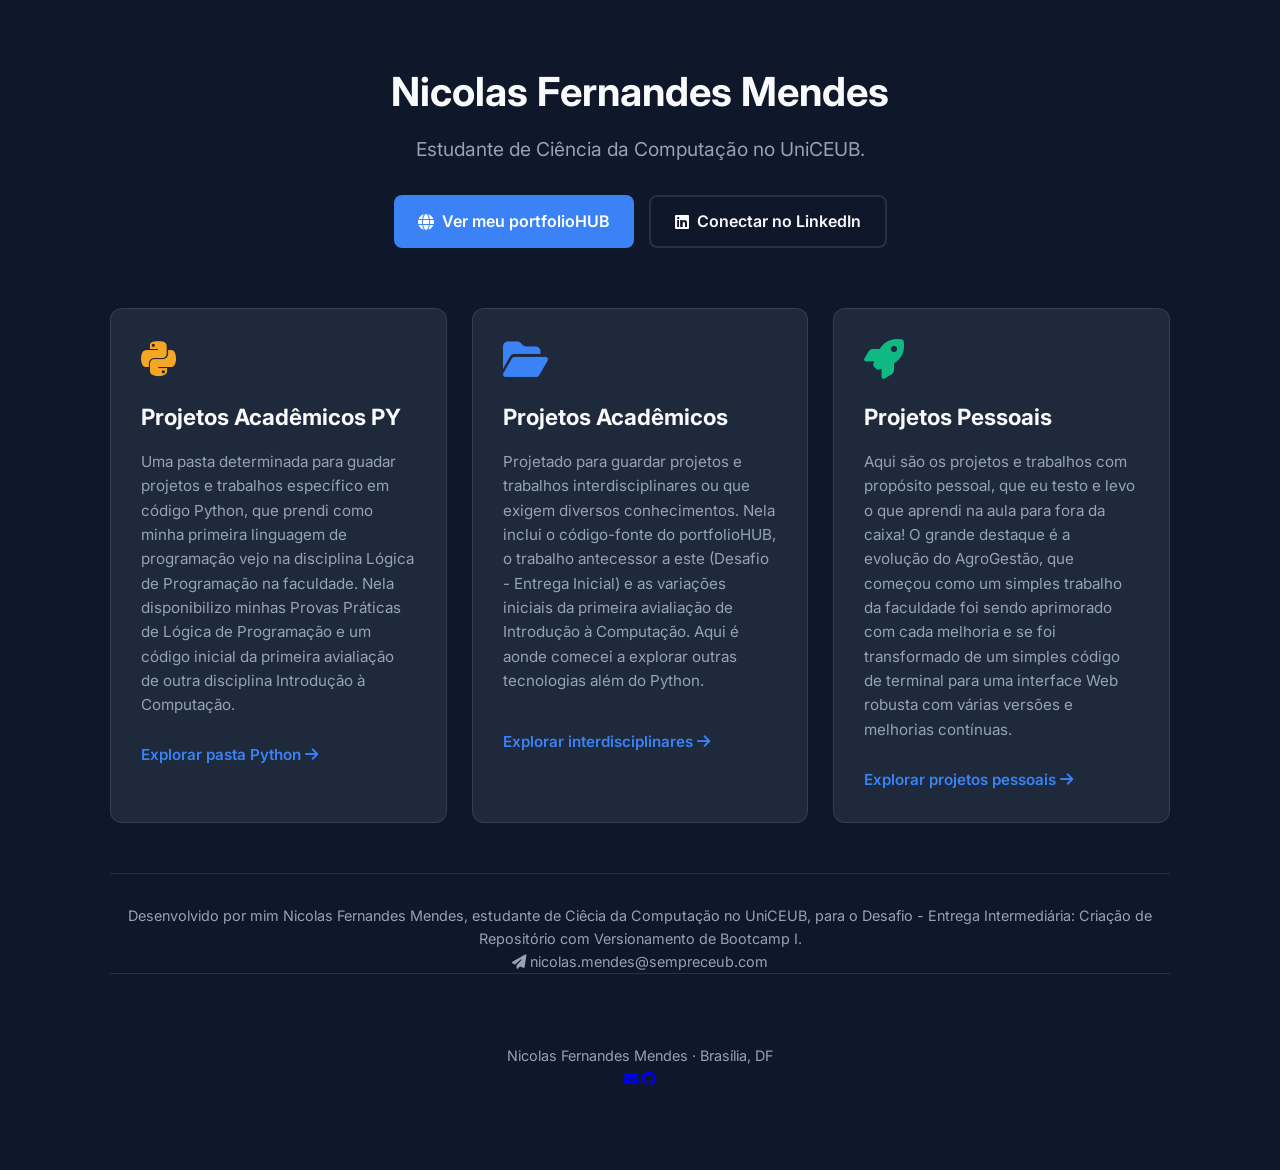
==== index.html @ 40bd893d "Update index.html" ====
<!DOCTYPE html>
<html lang="pt-BR">
<head>
    <meta charset="UTF-8">
    <meta name="viewport" content="width=device-width, initial-scale=1.0">
    <title>Hub Acadêmico | Nicolas Fernandes Mendes</title>
    <link href="https://fonts.googleapis.com/css2?family=Inter:wght@300;400;600;700&display=swap" rel="stylesheet">
    <link rel="stylesheet" href="https://cdnjs.cloudflare.com/ajax/libs/font-awesome/6.4.0/css/all.min.css">
    <link rel="stylesheet" href="style.css">
</head>
<body>

    <div class="container">
        <header>
            <h1>Nicolas Fernandes Mendes</h1>
            <p class="subtitle">Estudante de Ciência da Computação no UniCEUB.</p>
            
            <div class="btn-group">
                <a href="https://nicolas-mendess.github.io/portfolioHUB/" target="_blank" class="btn btn-primary">
                    <i class="fa-solid fa-globe"></i> Ver meu portfolioHUB
                </a>
                <a href="https://www.linkedin.com/in/nicolas-fernandes-mendes-9b50b23b0" target="_blank" class="btn btn-outline">
                    <i class="fa-brands fa-linkedin"></i> Conectar no LinkedIn
                </a>
            </div>
        </header>

        <div class="grid">
            <div class="card">
                <i class="fa-brands fa-python card-icon icon-python"></i>
                <h2>Projetos Acadêmicos PY</h2>
                <p>Uma pasta determinada para guadar projetos e trabalhos específico em código Python, que prendi como minha primeira linguagem de programação
                vejo na disciplina Lógica de Programação na faculdade. Nela disponibilizo minhas Provas Práticas de Lógica de Programação e um código inicial da primeira avialiação de outra disciplina Introdução à Computação.
                <p>
                <a href="https://github.com/nicolas-mendess/Desafio-Intermediaria/tree/main/Projetos%20acad%C3%AAmicos.PY" class="card-link" target="_blank">
                    Explorar pasta Python <i class="fa-solid fa-arrow-right"></i>
                </a>
            </div>

            <div class="card">
                <i class="fa-solid fa-folder-open card-icon icon-web"></i>
                <h2>Projetos Acadêmicos</h2>
                <p>Projetado para guardar projetos e trabalhos interdisciplinares ou que exigem diversos conhecimentos. Nela inclui o código-fonte do portfolioHUB, o trabalho antecessor a este (Desafio - Entrega Inicial)
                    e as variações iniciais da primeira avialiação de Introdução à Computação. Aqui é aonde comecei a explorar outras tecnologias além do Python.
                <p>
                <a href="https://github.com/nicolas-mendess/Desafio-Intermediaria/tree/main/Projetos%20acad%C3%AAmicos" class="card-link" target="_blank">
                    Explorar interdisciplinares <i class="fa-solid fa-arrow-right"></i>
                </a>
            </div>

            <div class="card">
                <i class="fa-solid fa-rocket card-icon icon-rocket"></i>
                <h2>Projetos Pessoais</h2>
                <p>Aqui são os projetos e trabalhos com propósito pessoal, que eu testo e levo o que aprendi na aula para fora da caixa! O grande destaque é a evolução do AgroGestão,
                    que começou como um simples trabalho da faculdade foi sendo aprimorado com cada melhoria e se foi transformado de um simples código de terminal para uma interface Web robusta com várias versões e melhorias contínuas.
                    </p>
                <a href="https://github.com/nicolas-mendess/Desafio-Intermediaria/tree/main/Projetos%20pessoais/Agroneg%C3%B3cio" class="card-link" target="_blank">
                    Explorar projetos pessoais <i class="fa-solid fa-arrow-right"></i>
                </a>
            </div>
        </div>

        <footer>
            <p>Desenvolvido por mim Nicolas Fernandes Mendes, estudante de Ciêcia da Computação no UniCEUB, para o Desafio - Entrega Intermediária:
Criação de Repositório com Versionamento de Bootcamp I.
            </p>
           
  <section class="section contato" id="contato">
        <i class="fa-solid fa-paper-plane"></i> nicolas.mendes@sempreceub.com
      </a>
  </section>
  </section>
 <footer class="footer">
    <div class="container footer__inner">
      <p class="footer__copy"> Nicolas Fernandes Mendes · Brasília, DF </p>
      <div class="footer__social">
        <a href="mailto:nicolas.mendes@sempreceub.com" aria-label="Email"><i class="fa-solid fa-envelope"></i></a>
        <a href="https://github.com/nicolas-mendess" target="_blank" aria-label="GitHub"><i class="fa-brands fa-github"></i></a>
      </div>
    </div>
  </footer>

</body>
</html>
---- style.css ----
:root {
    --bg-color: #0f172a;
    --card-bg: #1e293b;
    --text-main: #f8fafc;
    --text-muted: #94a3b8;
    --primary: #3b82f6;
    --primary-hover: #2563eb;
    --border: rgba(255, 255, 255, 0.1);
}

* { 
    margin: 0; 
    padding: 0; 
    box-sizing: border-box; 
}

body {
    font-family: 'Inter', sans-serif;
    background-color: var(--bg-color);
    color: var(--text-main);
    line-height: 1.6;
    -webkit-font-smoothing: antialiased;
}

.container {
    max-width: 1100px;
    margin: 0 auto;
    padding: 40px 20px;
}

header {
    text-align: center;
    margin-bottom: 60px;
    padding-top: 20px;
}

header h1 {
    font-size: 2.5rem;
    margin-bottom: 10px;
}

header p.subtitle {
    font-size: 1.2rem;
    color: var(--text-muted);
    max-width: 700px;
    margin: 0 auto 30px auto;
}

.btn-group {
    display: flex;
    justify-content: center;
    gap: 15px;
    flex-wrap: wrap;
}

.btn {
    padding: 12px 24px;
    border-radius: 8px;
    text-decoration: none;
    font-weight: 600;
    display: inline-flex;
    align-items: center;
    gap: 8px;
    transition: all 0.3s ease;
}

.btn-primary {
    background-color: var(--primary);
    color: #ffffff;
}

.btn-primary:hover {
    background-color: var(--primary-hover);
    transform: translateY(-2px);
}

.btn-outline {
    background-color: transparent;
    color: var(--text-main);
    border: 2px solid var(--border);
}

.btn-outline:hover {
    border-color: var(--text-main);
    transform: translateY(-2px);
}

.grid {
    display: grid;
    grid-template-columns: repeat(auto-fit, minmax(320px, 1fr));
    gap: 25px;
    margin-bottom: 50px;
}

.card {
    background-color: var(--card-bg);
    padding: 30px;
    border-radius: 12px;
    border: 1px solid var(--border);
    transition: transform 0.3s ease, border-color 0.3s ease;
    display: flex;
    flex-direction: column;
}

.card:hover {
    transform: translateY(-5px);
    border-color: var(--primary);
}

.card-icon {
    font-size: 2.5rem;
    color: var(--primary);
    margin-bottom: 20px;
}

.icon-python { color: #f5a623; }
.icon-web { color: #3b82f6; }
.icon-rocket { color: #10b981; }

.card h2 {
    font-size: 1.4rem;
    margin-bottom: 15px;
}

.card p {
    color: var(--text-muted);
    font-size: 0.95rem;
    margin-bottom: 25px;
    flex-grow: 1;
}

.card-link {
    display: inline-block;
    color: var(--primary);
    text-decoration: none;
    font-weight: 600;
    font-size: 0.95rem;
}

.card-link:hover {
    text-decoration: underline;
}

footer {
    text-align: center;
    padding-top: 30px;
    border-top: 1px solid var(--border);
    color: var(--text-muted);
    font-size: 0.9rem;
}
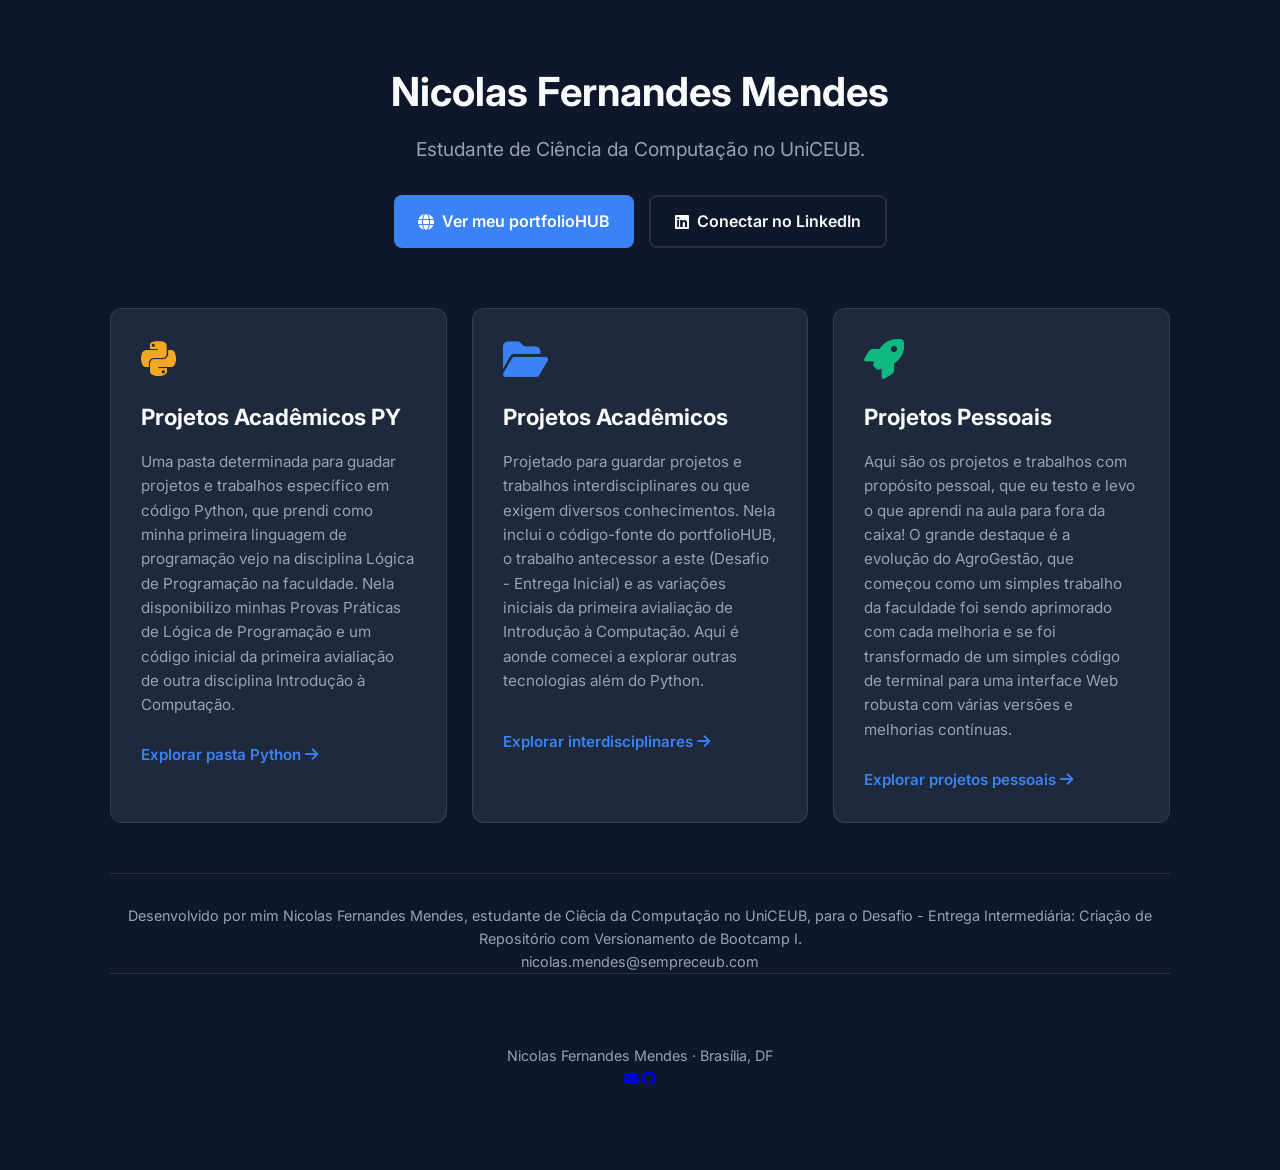
==== commit ff0fc732: "Update index.html" ====
--- a/index.html
+++ b/index.html
@@ -66,7 +66,7 @@
             </p>
            
   <section class="section contato" id="contato">
-        <i class="fa-solid fa-paper-plane"></i> nicolas.mendes@sempreceub.com
+        nicolas.mendes@sempreceub.com
       </a>
   </section>
   </section>
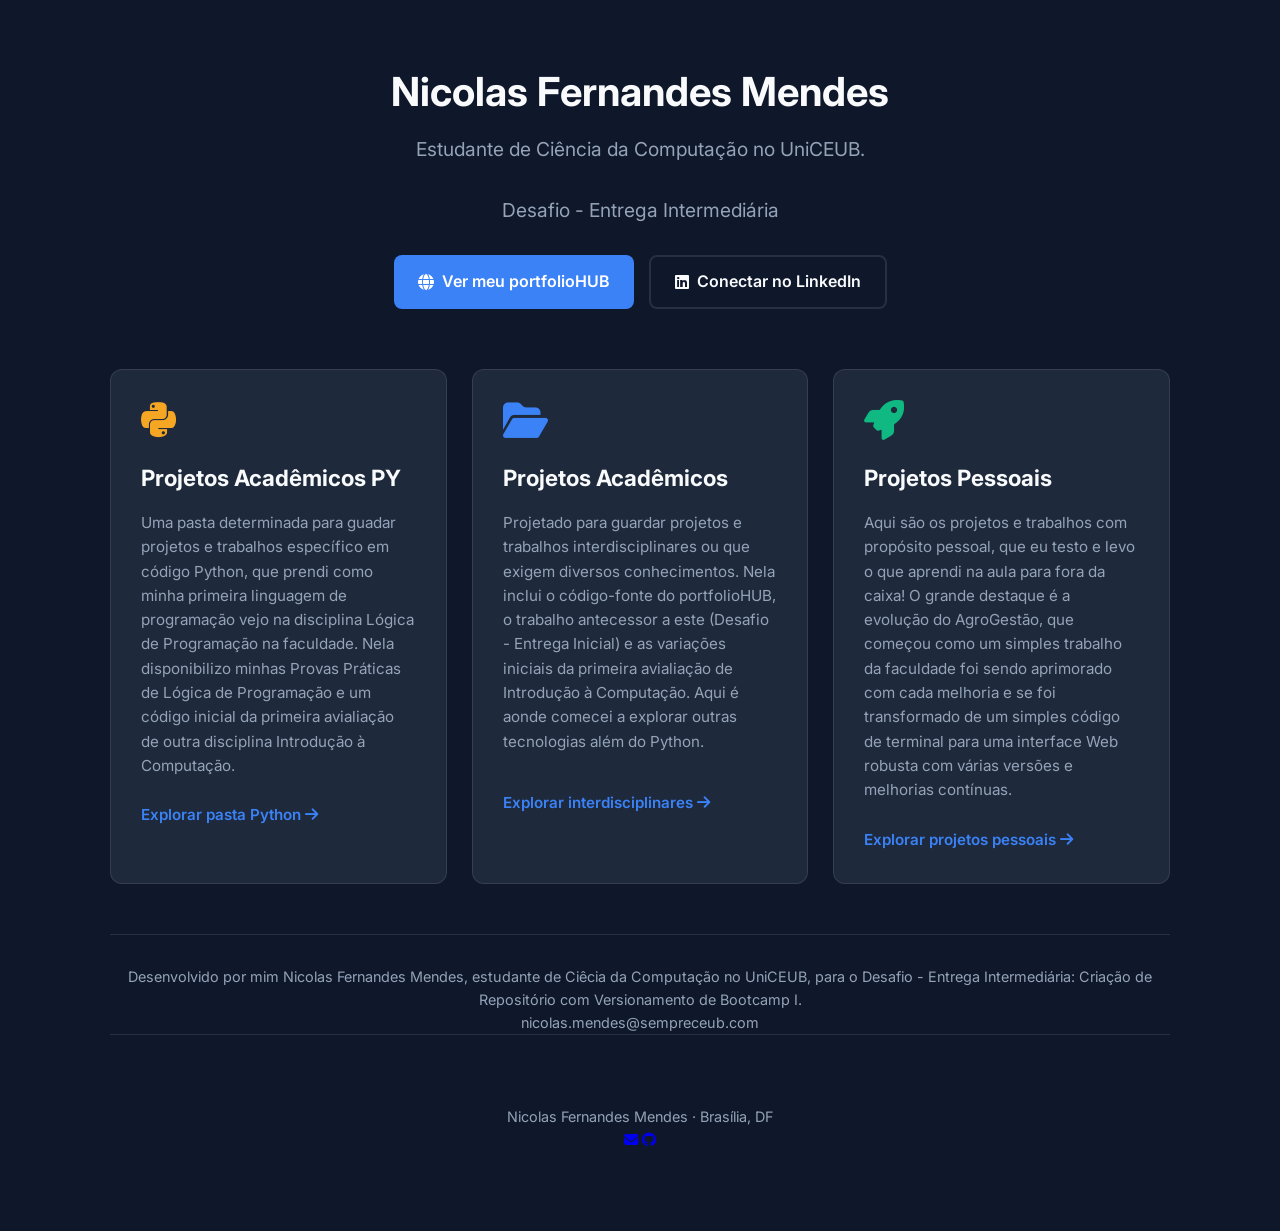
==== commit eed7486e: "Update subtitle in index.html" ====
--- a/index.html
+++ b/index.html
@@ -14,7 +14,7 @@
         <header>
             <h1>Nicolas Fernandes Mendes</h1>
             <p class="subtitle">Estudante de Ciência da Computação no UniCEUB.</p>
-            
+            <p class="subtitle">Desafio - Entrega Intermediária</p>
             <div class="btn-group">
                 <a href="https://nicolas-mendess.github.io/portfolioHUB/" target="_blank" class="btn btn-primary">
                     <i class="fa-solid fa-globe"></i> Ver meu portfolioHUB
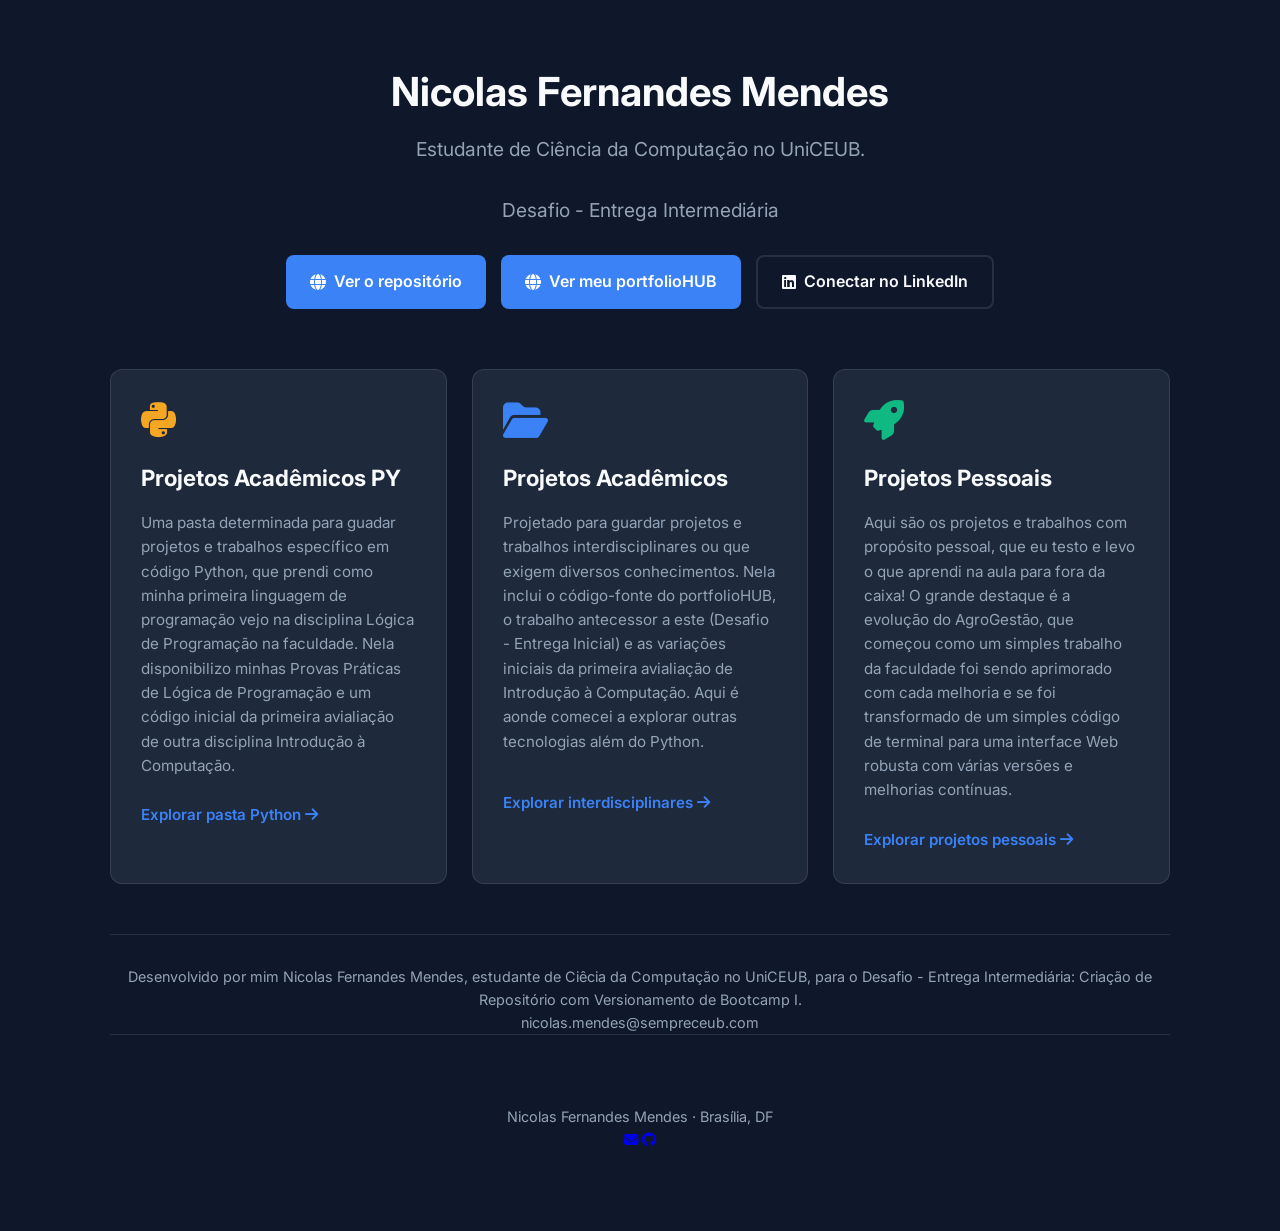
==== commit 699c2ac5: "Add external links to GitHub and portfolioHUB Added links to GitHub repository and portfolioHUB in i" ====
--- a/index.html
+++ b/index.html
@@ -16,6 +16,8 @@
             <p class="subtitle">Estudante de Ciência da Computação no UniCEUB.</p>
             <p class="subtitle">Desafio - Entrega Intermediária</p>
             <div class="btn-group">
+                <a href="https://github.com/nicolas-mendess/Desafio-Intermediaria" target="_blank" class="btn btn-primary">
+                    <i class="fa-solid fa-globe"></i> Ver o repositório                
                 <a href="https://nicolas-mendess.github.io/portfolioHUB/" target="_blank" class="btn btn-primary">
                     <i class="fa-solid fa-globe"></i> Ver meu portfolioHUB
                 </a>
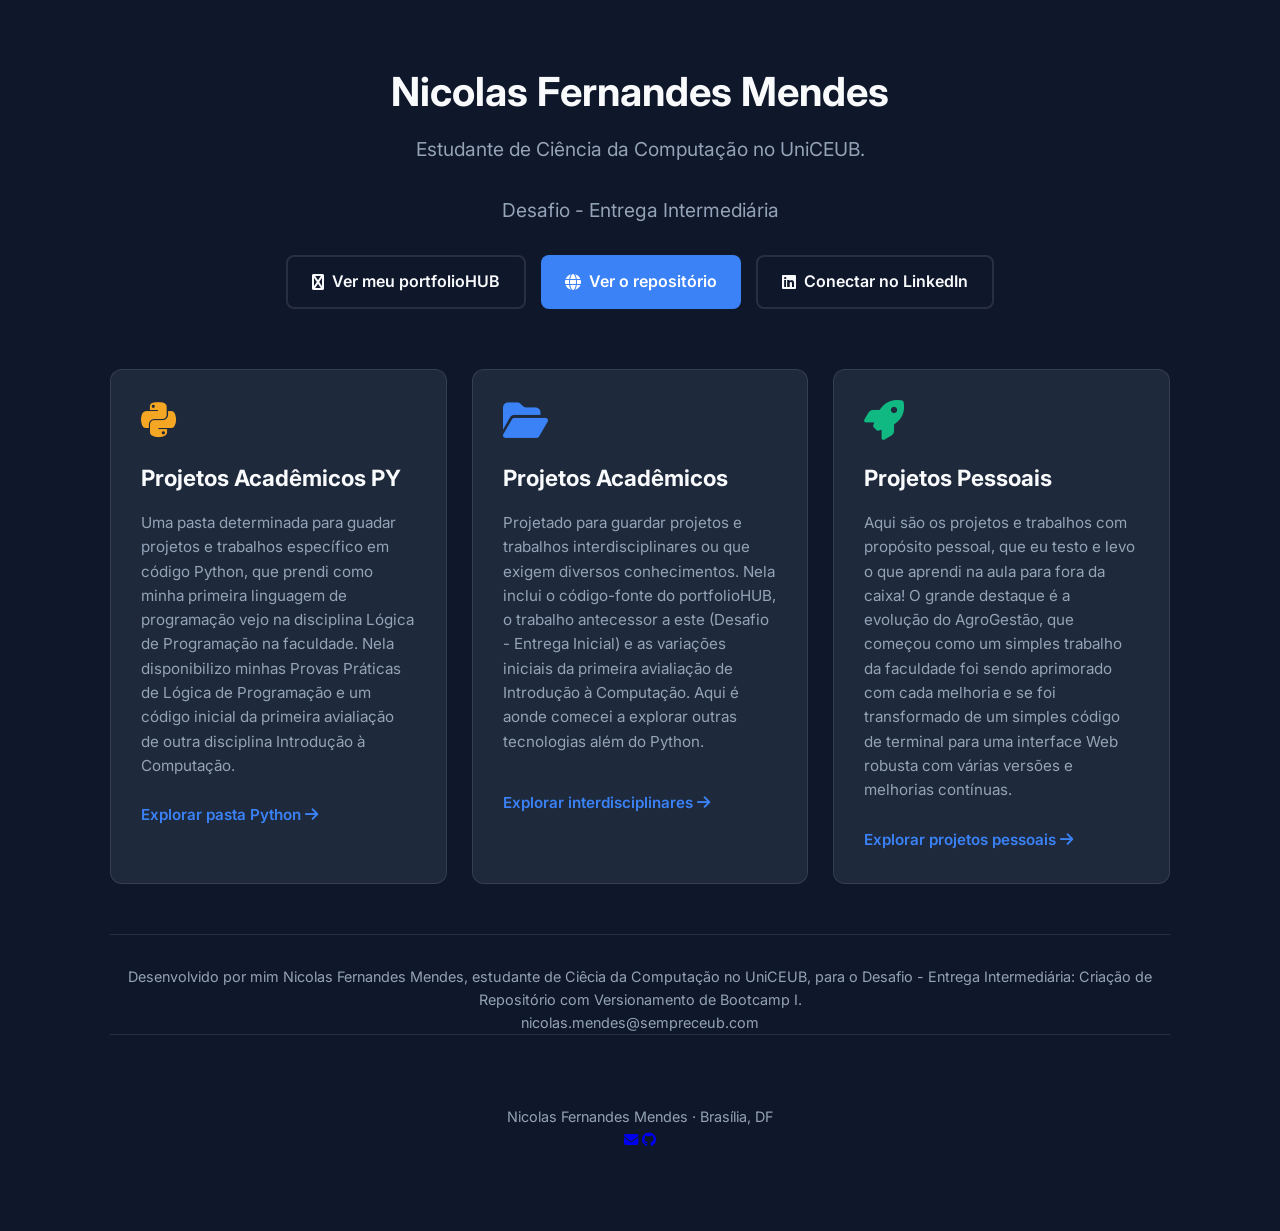
==== commit 407d18a8: "Update index.html" ====
--- a/index.html
+++ b/index.html
@@ -16,10 +16,11 @@
             <p class="subtitle">Estudante de Ciência da Computação no UniCEUB.</p>
             <p class="subtitle">Desafio - Entrega Intermediária</p>
             <div class="btn-group">
+                <a href="https://nicolas-mendess.github.io/portfolioHUB/" target="_blank" class="btn btn-outline">
+                    <i class="fa-brands fa-globe"></i> Ver meu portfolioHUB
+                </a>
                 <a href="https://github.com/nicolas-mendess/Desafio-Intermediaria" target="_blank" class="btn btn-primary">
-                    <i class="fa-solid fa-globe"></i> Ver o repositório                
-                <a href="https://nicolas-mendess.github.io/portfolioHUB/" target="_blank" class="btn btn-primary">
-                    <i class="fa-solid fa-globe"></i> Ver meu portfolioHUB
+                    <i class="fa-solid fa-globe"></i> Ver o repositório  
                 </a>
                 <a href="https://www.linkedin.com/in/nicolas-fernandes-mendes-9b50b23b0" target="_blank" class="btn btn-outline">
                     <i class="fa-brands fa-linkedin"></i> Conectar no LinkedIn
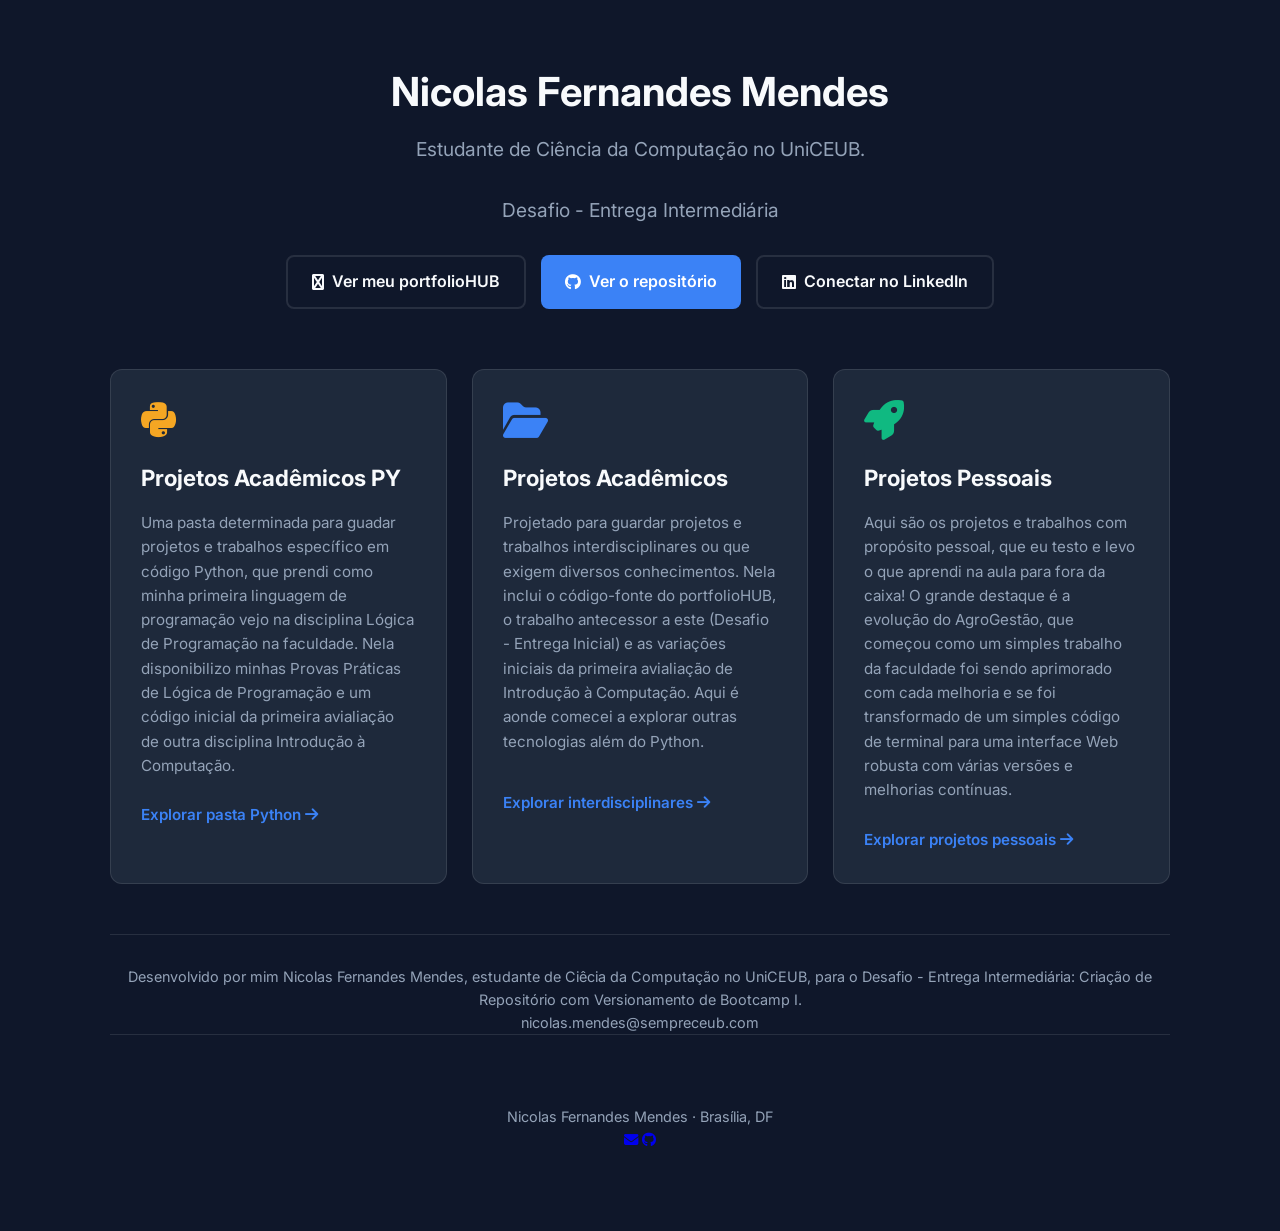
==== commit 62a91150: "Change GitHub icon in repository link" ====
--- a/index.html
+++ b/index.html
@@ -20,7 +20,7 @@
                     <i class="fa-brands fa-globe"></i> Ver meu portfolioHUB
                 </a>
                 <a href="https://github.com/nicolas-mendess/Desafio-Intermediaria" target="_blank" class="btn btn-primary">
-                    <i class="fa-solid fa-globe"></i> Ver o repositório  
+                    <i class="fa-brands fa-github"></i> Ver o repositório  
                 </a>
                 <a href="https://www.linkedin.com/in/nicolas-fernandes-mendes-9b50b23b0" target="_blank" class="btn btn-outline">
                     <i class="fa-brands fa-linkedin"></i> Conectar no LinkedIn
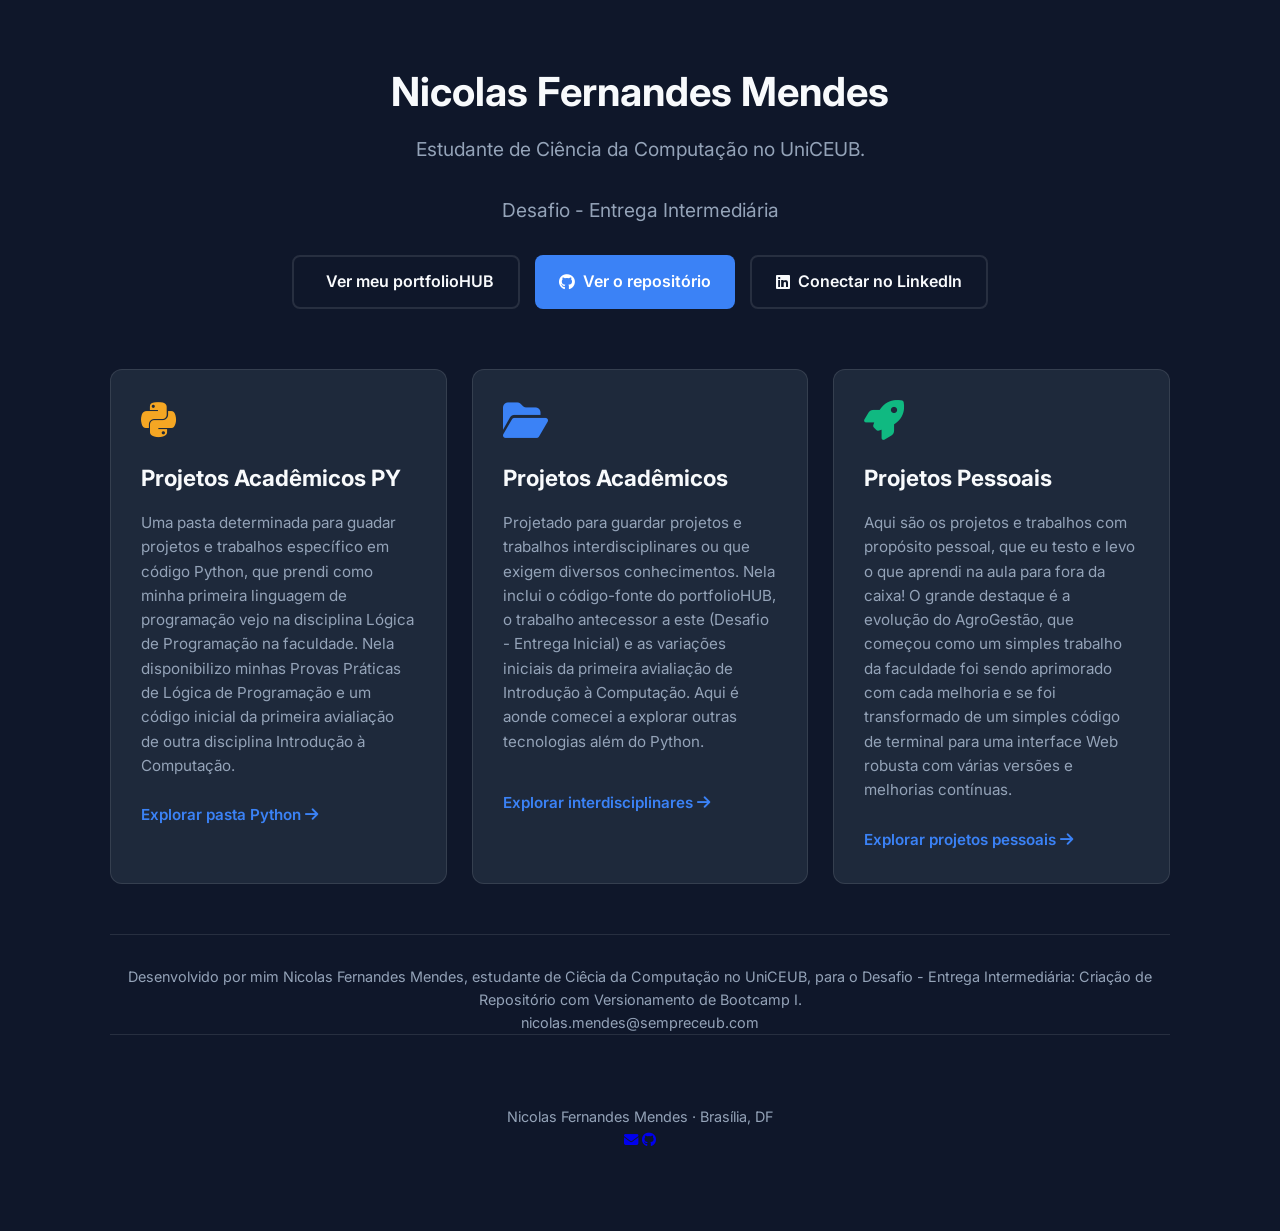
==== commit 0591e0f7: "Update index.html" ====
--- a/index.html
+++ b/index.html
@@ -17,7 +17,7 @@
             <p class="subtitle">Desafio - Entrega Intermediária</p>
             <div class="btn-group">
                 <a href="https://nicolas-mendess.github.io/portfolioHUB/" target="_blank" class="btn btn-outline">
-                    <i class="fa-brands fa-globe"></i> Ver meu portfolioHUB
+                    <i class="fa-solids fa-globe"></i> Ver meu portfolioHUB
                 </a>
                 <a href="https://github.com/nicolas-mendess/Desafio-Intermediaria" target="_blank" class="btn btn-primary">
                     <i class="fa-brands fa-github"></i> Ver o repositório  
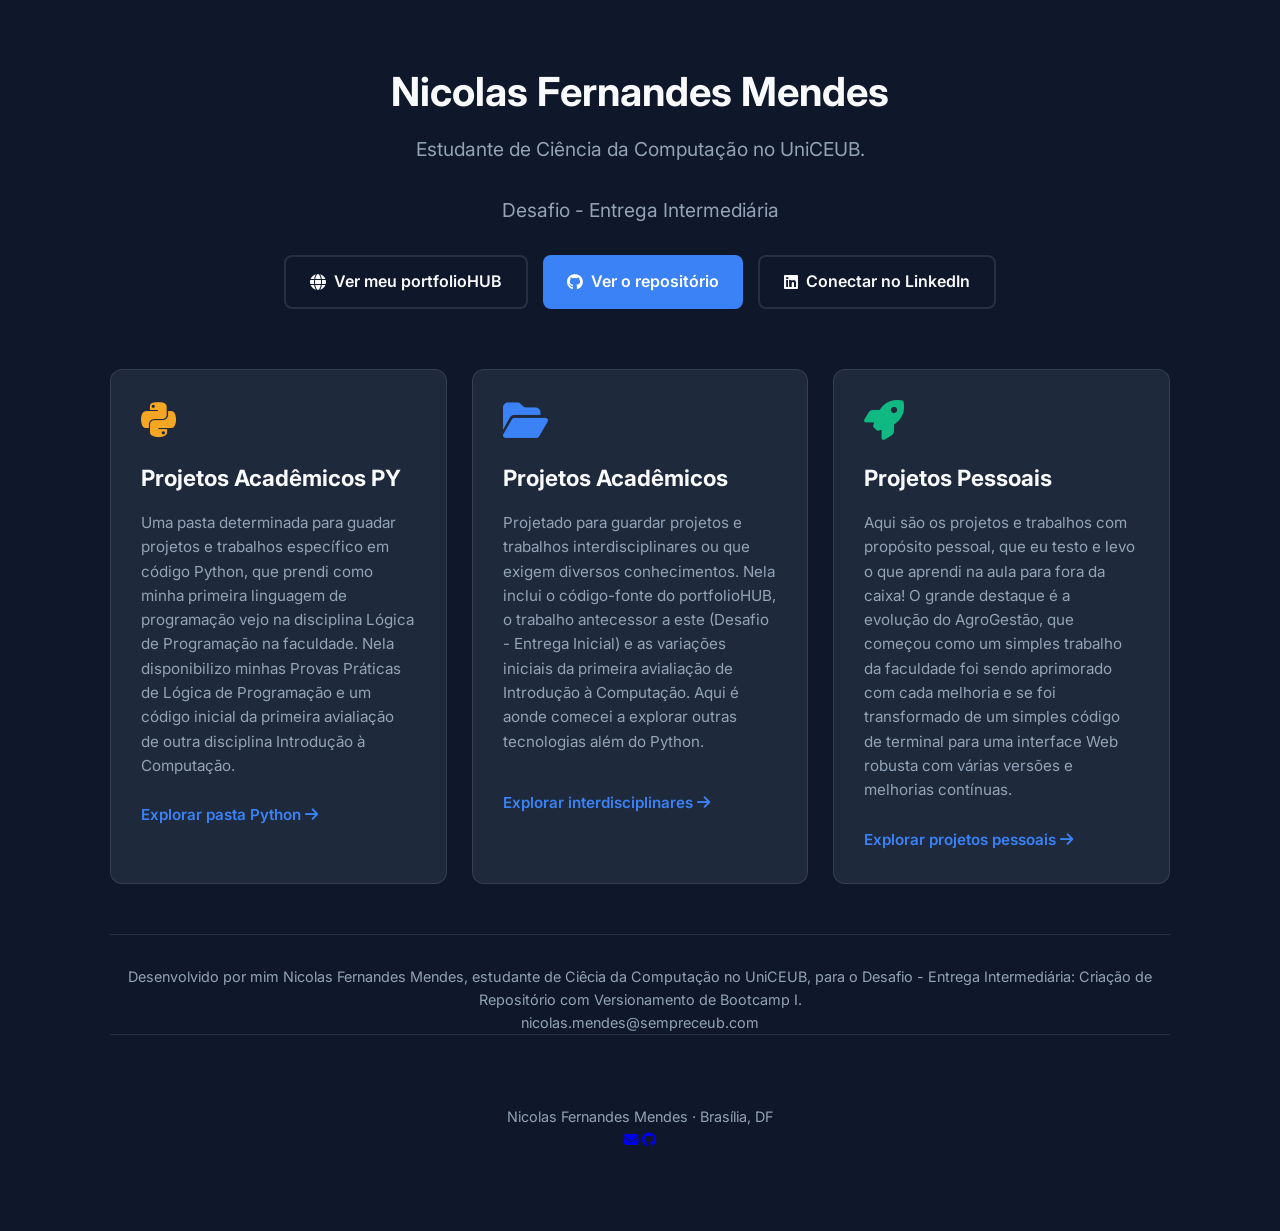
==== commit 96e32d01: "Update index.html" ====
--- a/index.html
+++ b/index.html
@@ -17,7 +17,7 @@
             <p class="subtitle">Desafio - Entrega Intermediária</p>
             <div class="btn-group">
                 <a href="https://nicolas-mendess.github.io/portfolioHUB/" target="_blank" class="btn btn-outline">
-                    <i class="fa-solids fa-globe"></i> Ver meu portfolioHUB
+                    <i class="fa-solid fa-globe"></i> Ver meu portfolioHUB
                 </a>
                 <a href="https://github.com/nicolas-mendess/Desafio-Intermediaria" target="_blank" class="btn btn-primary">
                     <i class="fa-brands fa-github"></i> Ver o repositório  
